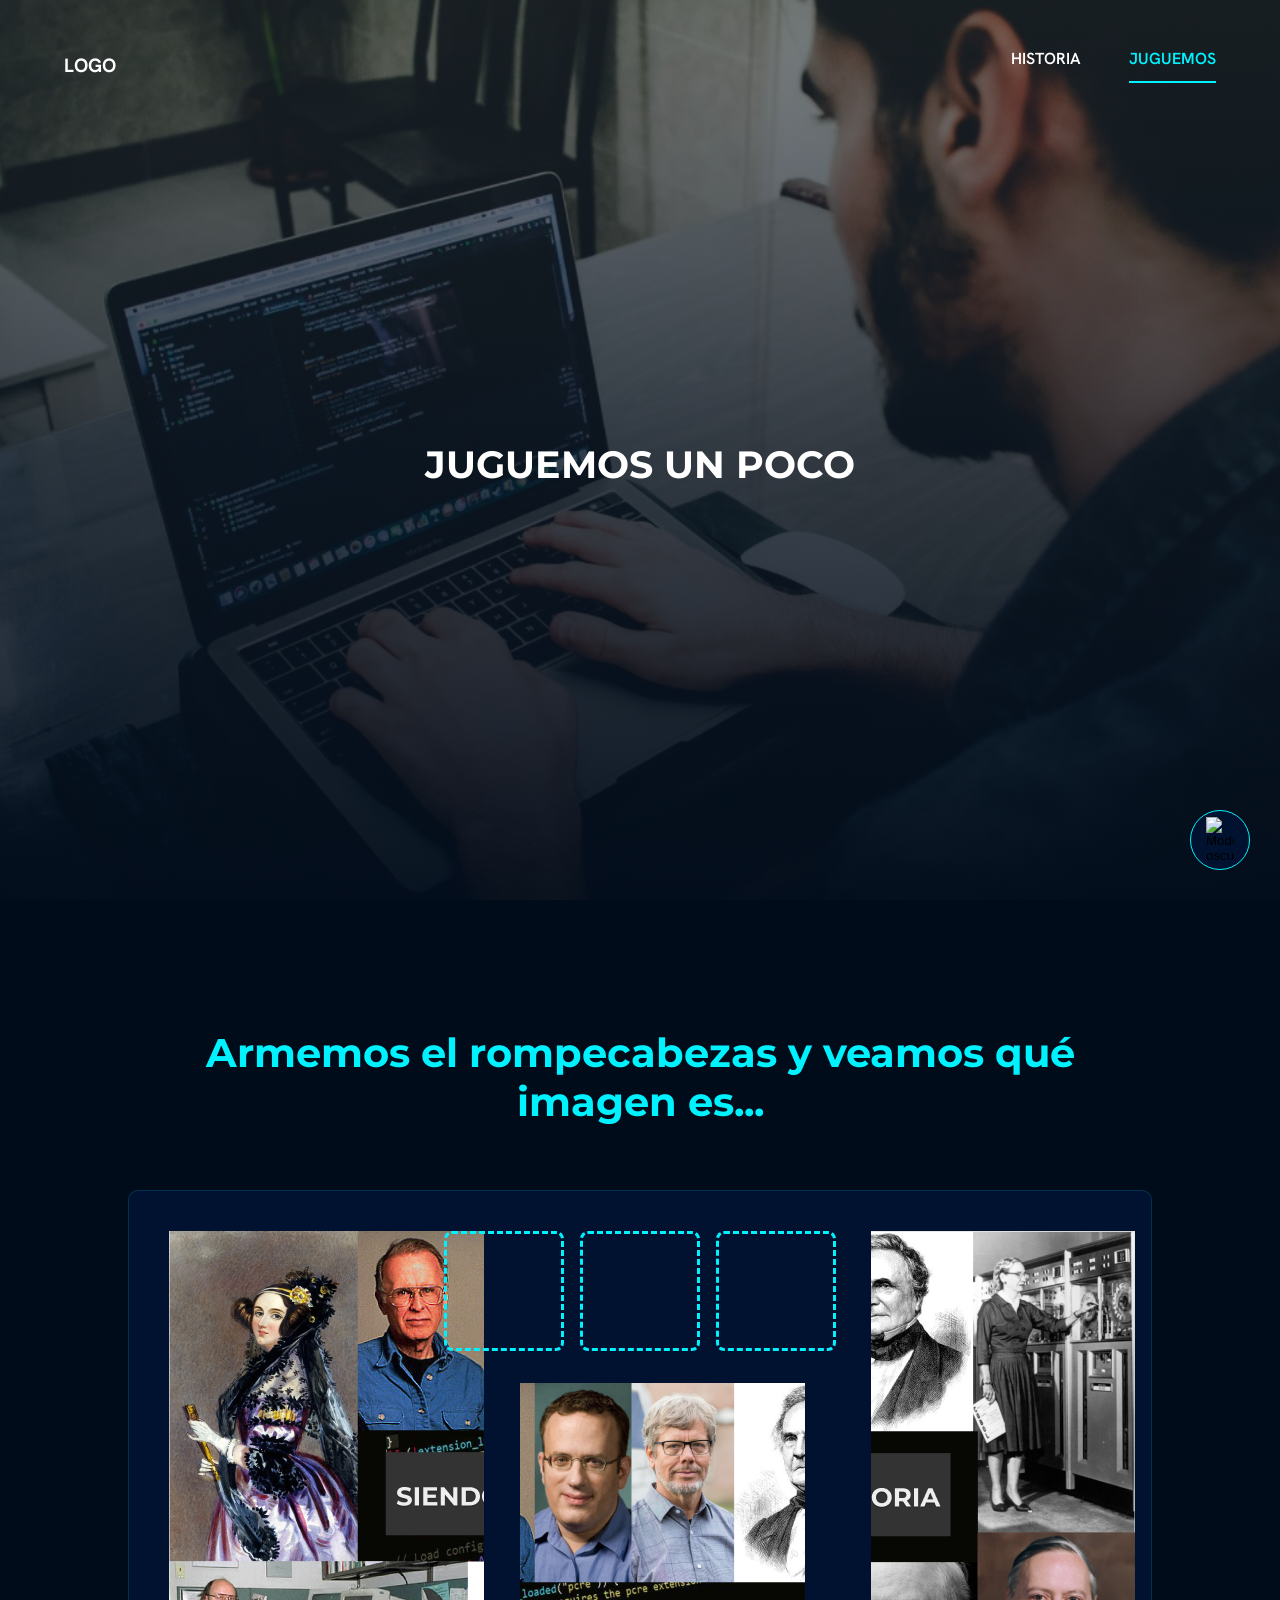
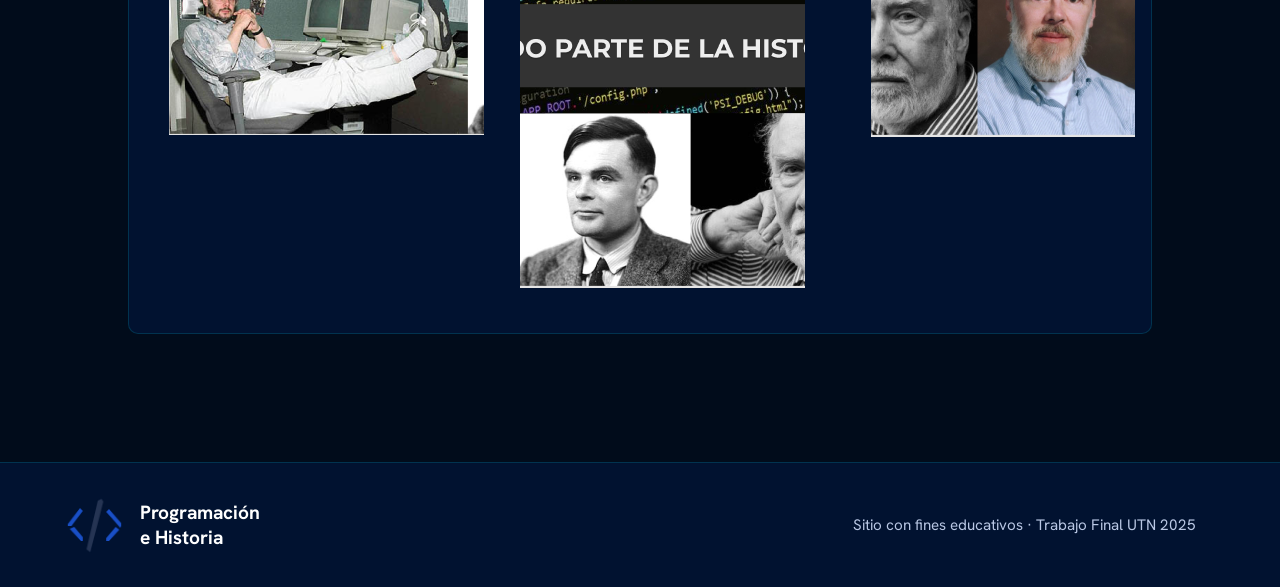
==== juguemos.html @ 4e2e772f "Estructuracion y configuraciones generales de juguemos.html compartidas con historia.html" ====
<!DOCTYPE html>
<html lang="es">

<head>
    <meta charset="UTF-8">
    <meta name="viewport" content="width=device-width, initial-scale=1.0">

    <!-- Google Fonts -->
    <link rel="preconnect" href="https://fonts.googleapis.com">
    <link rel="preconnect" href="https://fonts.gstatic.com" crossorigin>

    <link href="https://fonts.googleapis.com/css2?family=Montserrat:wght@400;600;700&display=swap" rel="stylesheet">
    <link href="https://fonts.googleapis.com/css2?family=Hanken+Grotesk:wght@400;500;700&display=swap" rel="stylesheet">

    <!-- CSS -->
    <link rel="stylesheet" href="style.css">

    <title>Trabajo Final</title>
    <link rel="icon" href="assets/icons/icon-code.png">

</head>

<body>

    <header class="navbar">

        <div class="logo">
            LOGO
        </div>

        <nav class="nav">
            <a href="index.html">HISTORIA</a>
            <a href="juguemos.html" class="active">JUGUEMOS</a>
        </nav>

    </header>

    <section class="hero" id="hero-juguemos">

        <h1>
            JUGUEMOS UN POCO
        </h1>

    </section>

    <section class="juego">

        <h2 class="titulo-juego">
            Armemos el rompecabezas y veamos qué imagen es...
        </h2>

        <div class="panel-juego">

            <div class="contenedor-juego">

                <!-- Imagen izquierda -->
                <div class="imagen izquierda">

                    <img id="pieza1" src="assets/imagenes/Rompe1.png" alt="Puzzle 1" draggable="true">

                </div>

                <!-- Zona central -->
                <div class="zona-armado">

                    <div class="casilleros">

                        <div class="casillero" id="slot1"></div>
                        <div class="casillero" id="slot2"></div>
                        <div class="casillero" id="slot3"></div>

                    </div>

                    <!-- Imagen inferior -->
                    <div class="imagen inferior">

                        <img id="pieza2" src="assets/imagenes/rompe2.png" alt="Puzzle 2" draggable="true">

                    </div>

                </div>

                <!-- Imagen derecha -->
                <div class="imagen derecha">

                    <img id="pieza3" src="assets/imagenes/Rompe3.png" alt="Puzzle 3" draggable="true">

                </div>

            </div>

        </div>

    </section>

    <footer class="footer">

        <div class="footer-logo">

            <img src="assets/icons/icon-code.png" alt="Logo">

            <div>

                <h3>Programación</h3>
                <h3>e Historia</h3>

            </div>

        </div>

        <p class="footer-texto">
            Sitio con fines educativos · Trabajo Final UTN 2025
        </p>

    </footer>

    <button id="toggleTheme" class="theme-toggle">

        <img id="themeIcon" src="assets/icons/moon.svg" alt="Modo oscuro">

    </button>

    <script src="script.js"></script>

</body>

</html>
---- style.css ----
/* =====================================
   VARIABLES GLOBALES
===================================== */

:root {

    /* COLORES */

    --background: #010c1b;
    --surface: #011230;
    --surface-light: #0e1f3d;

    --primary: #ffffff;
    --secondary: #b9c7e4;

    --accent: #00f2ff;

    --border-glow: rgba(0, 242, 255, .15);
    --shadow-glow: rgba(0, 242, 255, .40);

    /* TIPOGRAFÍA */

    --font-title: 'Montserrat', sans-serif;
    --font-body: 'Hanken Grotesk', sans-serif;

}

body.light{

    --background:#edf5fb;

    --surface:#ffffff;

    --surface-light:#f6f8fb;

    --primary:#0d2344;

    --secondary:#42546d;

    --accent:#009fff;

    --border-glow:rgba(0,159,255,.25);

    --shadow-glow:rgba(0,159,255,.35);

}


/* =====================================
   RESET
===================================== */

*{

    margin:0;
    padding:0;

    box-sizing:border-box;

}

html{

    scroll-behavior:smooth;

}

body{

    background:var(--background);

    font-family:var(--font-body);

    overflow-x:hidden;

}


/* =====================================
   TIPOGRAFÍAS
===================================== */

.hero h1{

    font-family:var(--font-title);

}

.texto-historia h2,
.texto-ensamblaje h2{

    font-family:var(--font-title);

}

.texto-historia p,
.texto-ensamblaje p{

    font-family:var(--font-body);

}


/* =====================================
   NAVBAR
===================================== */

.navbar{

    position:fixed;

    top:0;
    left:0;

    width:100%;
    height:130px;

    display:flex;

    justify-content:space-between;

    align-items:center;

    padding:0 4rem;

    background:transparent;

    transition:.35s ease;

    z-index:1000;

}

.navbar.scrolled{

    background:var(--surface);

    border-bottom:1px solid var(--accent);

    backdrop-filter:blur(10px);

}


/* LOGO */

.logo{

    color:var(--primary);

    font-size:1.2rem;

    font-weight:700;

}


/* MENU */

.nav{

    display:flex;

    gap:3rem;

}

.nav a{

    color:var(--primary);

    text-decoration:none;

    font-weight:600;

    padding-bottom:.75rem;

    transition:.3s;

}

.nav a:hover{

    color:var(--accent);

}

.nav a.active{

    color:var(--accent);

    border-bottom:2px solid var(--accent);

}


/* =====================================
   HERO
===================================== */

.hero{

    min-height:100vh;

    display:flex;

    justify-content:center;

    align-items:center;

    text-align:center;

    padding-top:90px;

    background-size:cover;

    background-position:center;

    background-repeat:no-repeat;

}

#hero-historia{

    background-image:

        linear-gradient(

            to top,

            rgba(1,12,27,.95),

            rgba(1,12,27,.75),

            rgba(1,12,27,.45)

        ),

        url("assets/imagenes/historia-programacion.jpg");

}

#hero-juguemos{

    background-image:

        linear-gradient(

            to top,

            rgba(1,12,27,.95),

            rgba(1,12,27,.75),

            rgba(1,12,27,.45)

        ),

        url("assets/imagenes/img2.jpg");

}

.hero h1{

    color:var(--primary);

    font-size:clamp(1rem,3vw,3rem);

    line-height:1.1;

    font-weight:700;

    text-transform:uppercase;

    transform:translateY(-30px);

}

/* =====================================
   SECCION INFORMATIVA
===================================== */

.informativa {

    min-height: 100vh;

    display: flex;
    justify-content: center;
    align-items: center;

    padding: 8rem;

    background: var(--background);
}


/* TARJETA */

.panel-informativo {

    max-width: 1200px;
    width: 100%;

    display: flex;
    align-items: center;
    justify-content: center;

    gap: 3rem;

    padding: 2rem;

    background: var(--surface);

    border: 1px solid var(--border-glow);

    border-radius: 10px;

    transition:
        border-color .3s ease,
        box-shadow .3s ease;
}


/* IMAGENES */

.imagen-historia,
.imagen-ensamblaje,
.imagen-lenguajes {

    flex: 0 1 500px;
}

.imagen-historia img,
.imagen-ensamblaje img {

    width: 100%;

    max-width: 500px;

    display: block;

    border: 1px solid transparent;

    transition: all .3s ease;
}

.imagen-lenguajes img {

    
    width: 100%;

    max-width: 500px;

    display: block;

    border: 1px solid transparent;

    transition: all .3s ease;

}


/* TEXTOS */

.texto-historia,
.texto-ensamblaje,
.texto-lenguajes {

    flex:  0 1 500px;
}

.texto-historia h2,
.texto-ensamblaje h2,
.texto-lenguajes h2 {

    color: var(--accent);

    font-size: 1.5rem;

    font-weight: 700;

    margin-bottom: 1.5rem;
}

.texto-historia p,
.texto-ensamblaje p,
.texto-lenguajes p {

    color: var(--primary);

    line-height: 1.6;

    margin-bottom: 1rem;
}

#primeros-lenguajes .contenedor-lenguajes{

    max-width: 1200px;

    width: 100%;

    display: flex;

    flex-direction: column;

    gap: 2rem;

    margin: 0 auto;
}

.titulo-lenguajes{

    color: var(--accent);

    font-family: var(--font-title);

    font-size: 2.5rem;

    text-align: center;

    margin-bottom: 1rem;
}


.texto-lenguajes h3{

    color: var(--accent);

    font-size: 1.2rem;

    margin-top: 1.5rem;

    margin-bottom: .8rem;
}

/* =====================================
   HOVER TARJETA
===================================== */

.panel-informativo:hover {

    border-color: var(--accent);

    box-shadow: 0 0 20px var(--shadow-glow);
}


/* HOVER IMAGEN */

.panel-informativo:hover .imagen-historia img,
.panel-informativo:hover .imagen-ensamblaje img,
.panel-informativo:hover .imagen-lenguajes img {

    border-color: var(--accent);

    box-shadow: 0 0 15px var(--shadow-glow);
}


/* =====================================
   REVEAL
   (SOLO ENSAMBLAJE)
===================================== */

.reveal {

    opacity: 0;

    transform: translateY(80px);

    transition: opacity .8s ease,
                transform .8s ease;
}

.reveal.active {

    opacity: 1;

    transform: translateY(0);
}


/* IMAGEN ENSAMBLAJE */

.imagen-ensamblaje {

    opacity: 0;

    transform: translateX(-120px);

    transition: opacity .8s ease,
                transform .8s ease;
}


/* TEXTO ENSAMBLAJE */

.texto-ensamblaje {

    opacity: 0;

    transform: translateX(120px);

    transition: opacity 2s ease,
                transform 2s ease;
}


/* CUANDO APARECE */

.reveal.active .imagen-ensamblaje {

    opacity: 1;

    transform: translateX(0);
}

.reveal.active .texto-ensamblaje {

    opacity: 1;

    transform: translateX(0);
}

/* =====================================
   SECCION VIDEO
===================================== */

.video-section {

    

    display: flex;
    flex-direction: column;
    justify-content: center;
    align-items: center;

    padding: 8rem;

    background: var(--background);
}

/* TITULO */

.video-titulo {

    color: var(--accent);

    font-family: var(--font-title);

    font-size: 2.2rem;

    margin-bottom: 1.5rem;
}

/* CONTENEDOR */

.video-container {

    width: 100%;
    max-width: 700px;

    background: var(--surface);

    border: 1px solid var(--border-glow);

    border-radius: 10px;

    overflow: hidden;

    transition:
        border-color .3s ease,
        box-shadow .3s ease;
}

.video-container:hover {

    border-color: var(--accent);

    box-shadow: 0 0 20px var(--shadow-glow);
}

/* VIDEO */

.video-container video {

    width: 100%;

    display: block;
}

/* CONTROLES */

.video-controls {

    display: flex;
    align-items: center;

    gap: 1rem;

    padding: 1rem 2rem;

    background: var(--surface);
}

/* BOTONES */

.video-controls button {

    width: 60px;
    height: 50px;

    display: flex;
    justify-content: center;
    align-items: center;

    background: var(--surface-light);

    border: 1px solid rgba(255,255,255,.15);

    cursor: pointer;

    transition: .3s;
}

.video-controls button:hover {

    border-color: var(--accent);
}

/* ICONOS */

.video-controls img {

    width: 18px;

    transition: transform .25s ease;
}

.video-controls button:hover img {

    transform: scale(1.15);
}

/* TIEMPO */

#videoTime {

    margin-left: auto;

    color: var(--accent);

    font-weight: 700;

    font-size: 1.2rem;
}

/*=====================================
FOOTER
=====================================*/

.footer{

    display:flex;

    justify-content:space-between;

    align-items:center;

    padding:2rem 4rem;

    background:var(--surface);

    border-top:1px solid var(--border-glow);

}

.footer-logo{

    display:flex;

    align-items:center;

    gap:1rem;

}

.footer-logo img{

    width:60px;

}

.footer-logo h3{

    color:var(--primary);

    font-size:1.2rem;

}

.footer-texto{

    flex:0.4;

    text-align:center;

    color:var(--secondary);

    font-size:.95rem;

}

/* =====================================
   TRANSICIÓN ENTRE TEMAS
===================================== */

body,
.navbar,
.hero,
.informativa,
.panel-informativo,
.video-section,
.video-container,
.video-controls,
.footer,
.nav a,
.logo,
h1,
h2,
h3,
p,
button,
img {

    transition:
        background-color .45s ease,
        color .45s ease,
        border-color .45s ease,
        box-shadow .45s ease,
        opacity .45s ease;
}
/* =====================================
   JUGUEMOS
===================================== */
/* =====================================
   SECCIÓN JUEGO
===================================== */

.juego{

    min-height:100vh;

    display:flex;

    flex-direction:column;

    justify-content:center;

    align-items:center;

    padding:8rem;

    background:var(--background);

}

/* TÍTULO */

.titulo-juego{

    color:var(--accent);

    font-family:var(--font-title);

    font-size:2.5rem;

    text-align:center;

    margin-bottom:4rem;

}

/* NUEVO PANEL */

.panel-juego{

    width:100%;

    max-width:1200px;

    padding:2.5rem;

    background:var(--surface);

    border:1px solid var(--border-glow);

    border-radius:10px;

    transition:
        border-color .3s ease,
        box-shadow .3s ease;

}

.panel-juego:hover{

    border-color:var(--accent);

    box-shadow:0 0 20px var(--shadow-glow);

}

/* CONTENEDOR */

.contenedor-juego{

    display:flex;

    justify-content:space-between;

    align-items:flex-start;

}

.imagen{

    width:240px;

}

.zona-armado{

    display:flex;

    flex-direction:column;

    align-items:center;

}

.casilleros{

    display:flex;

    gap:1rem;

    margin-bottom:2rem;

}

.casillero{

    width:120px;

    height:120px;

    border:3px dashed var(--accent);

    border-radius:8px;

}
/* =====================================
   BOTON MODO CLARO / OSCURO
===================================== */

.theme-toggle{

    position:fixed;

    right:30px;

    bottom:30px;

    width:60px;
    height:60px;

    display:flex;

    justify-content:center;

    align-items:center;

    background:var(--surface);

    border:1px solid var(--accent);

    border-radius:50%;

    cursor:pointer;

    z-index:2000;

    transition:.3s ease;

}

.theme-toggle:hover{

    transform:translateY(-4px);

    box-shadow:0 0 20px var(--shadow-glow);

}

.theme-toggle img{

    width:28px;

}
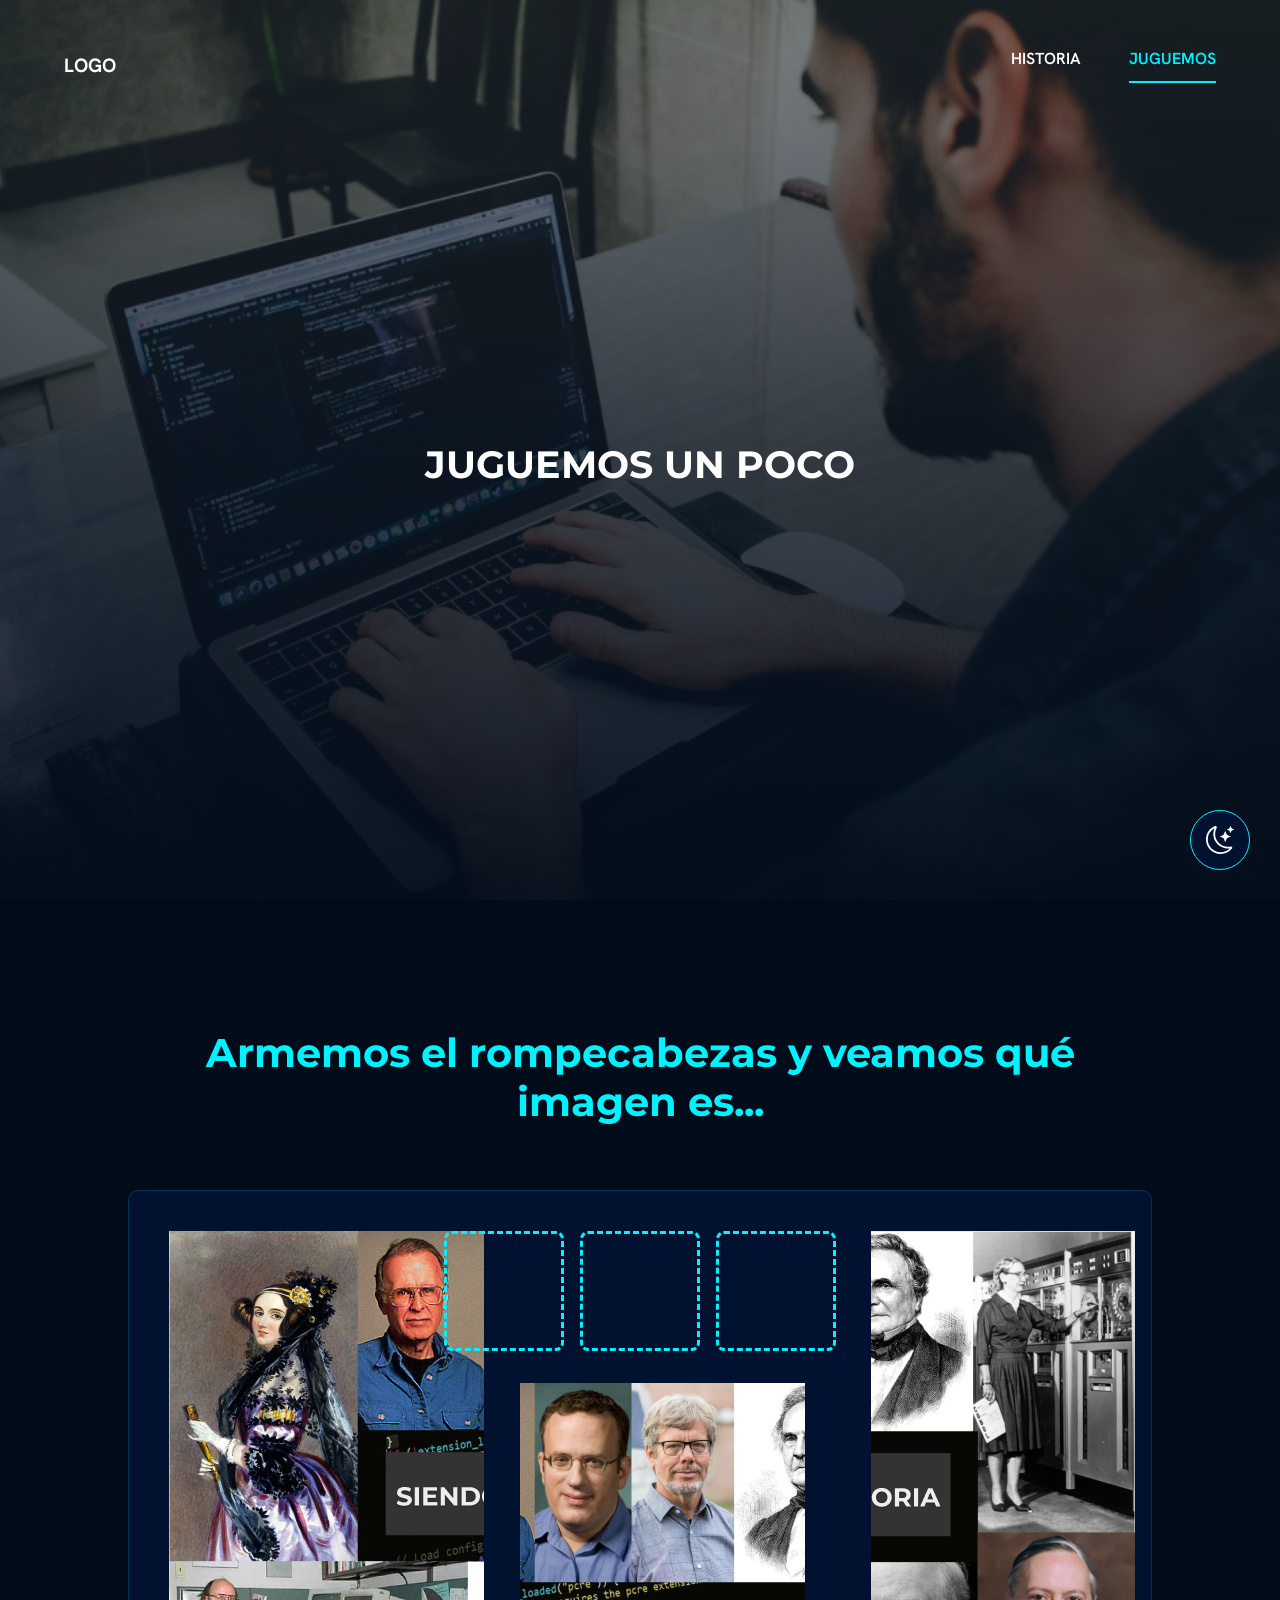
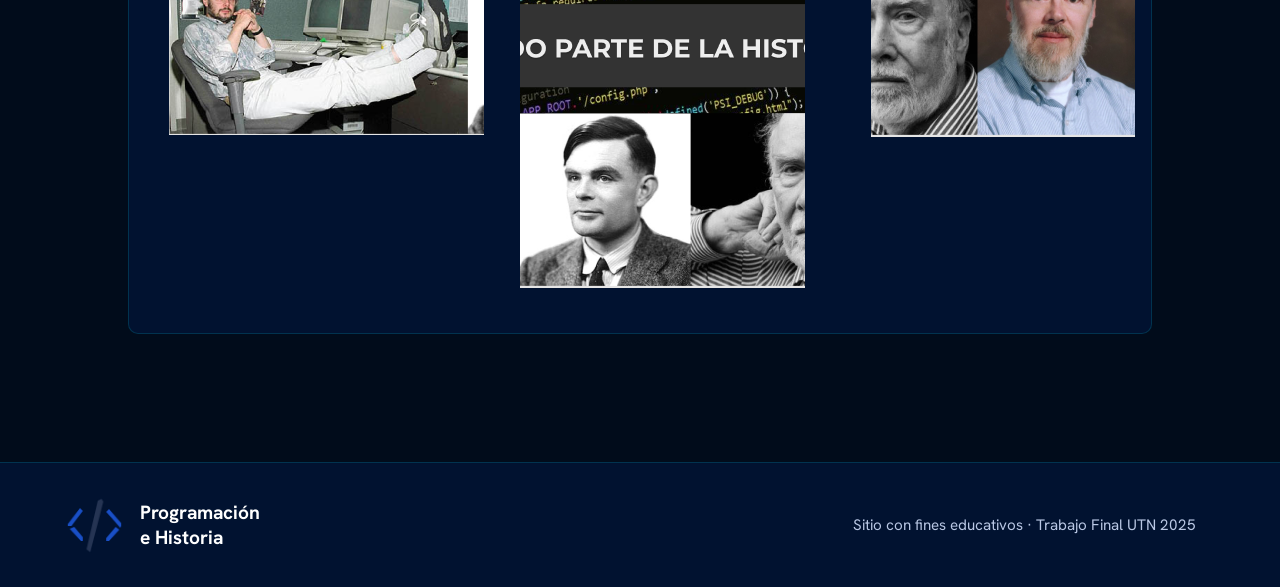
==== commit e7ca0abd: "Cambios en el juguemos.html pata que cuando arrastremos la imagen quede en el casillero sin problema" ====
--- a/juguemos.html
+++ b/juguemos.html
@@ -116,7 +116,7 @@
 
     <button id="toggleTheme" class="theme-toggle">
 
-        <img id="themeIcon" src="assets/icons/moon.svg" alt="Modo oscuro">
+        <img id="themeIcon" src="assets/icons/moon-stars.svg" alt="Modo oscuro">
 
     </button>
 
--- a/style.css
+++ b/style.css
@@ -740,6 +740,9 @@
         box-shadow .45s ease,
         opacity .45s ease;
 }
+
+
+
 /* =====================================
    JUGUEMOS
 ===================================== */
@@ -860,6 +863,38 @@
     border-radius:8px;
 
 }
+
+.casillero{
+
+    width:120px;
+
+    height:120px;
+
+    border:3px dashed var(--accent);
+
+    border-radius:8px;
+
+    overflow:hidden;
+
+    display:flex;
+
+    justify-content:center;
+
+    align-items:center;
+
+}
+
+.casillero img{
+
+    width:100%;
+
+    height:100%;
+
+    object-fit:cover;
+
+    cursor:grab;
+
+}
 /* =====================================
    BOTON MODO CLARO / OSCURO
 ===================================== */
